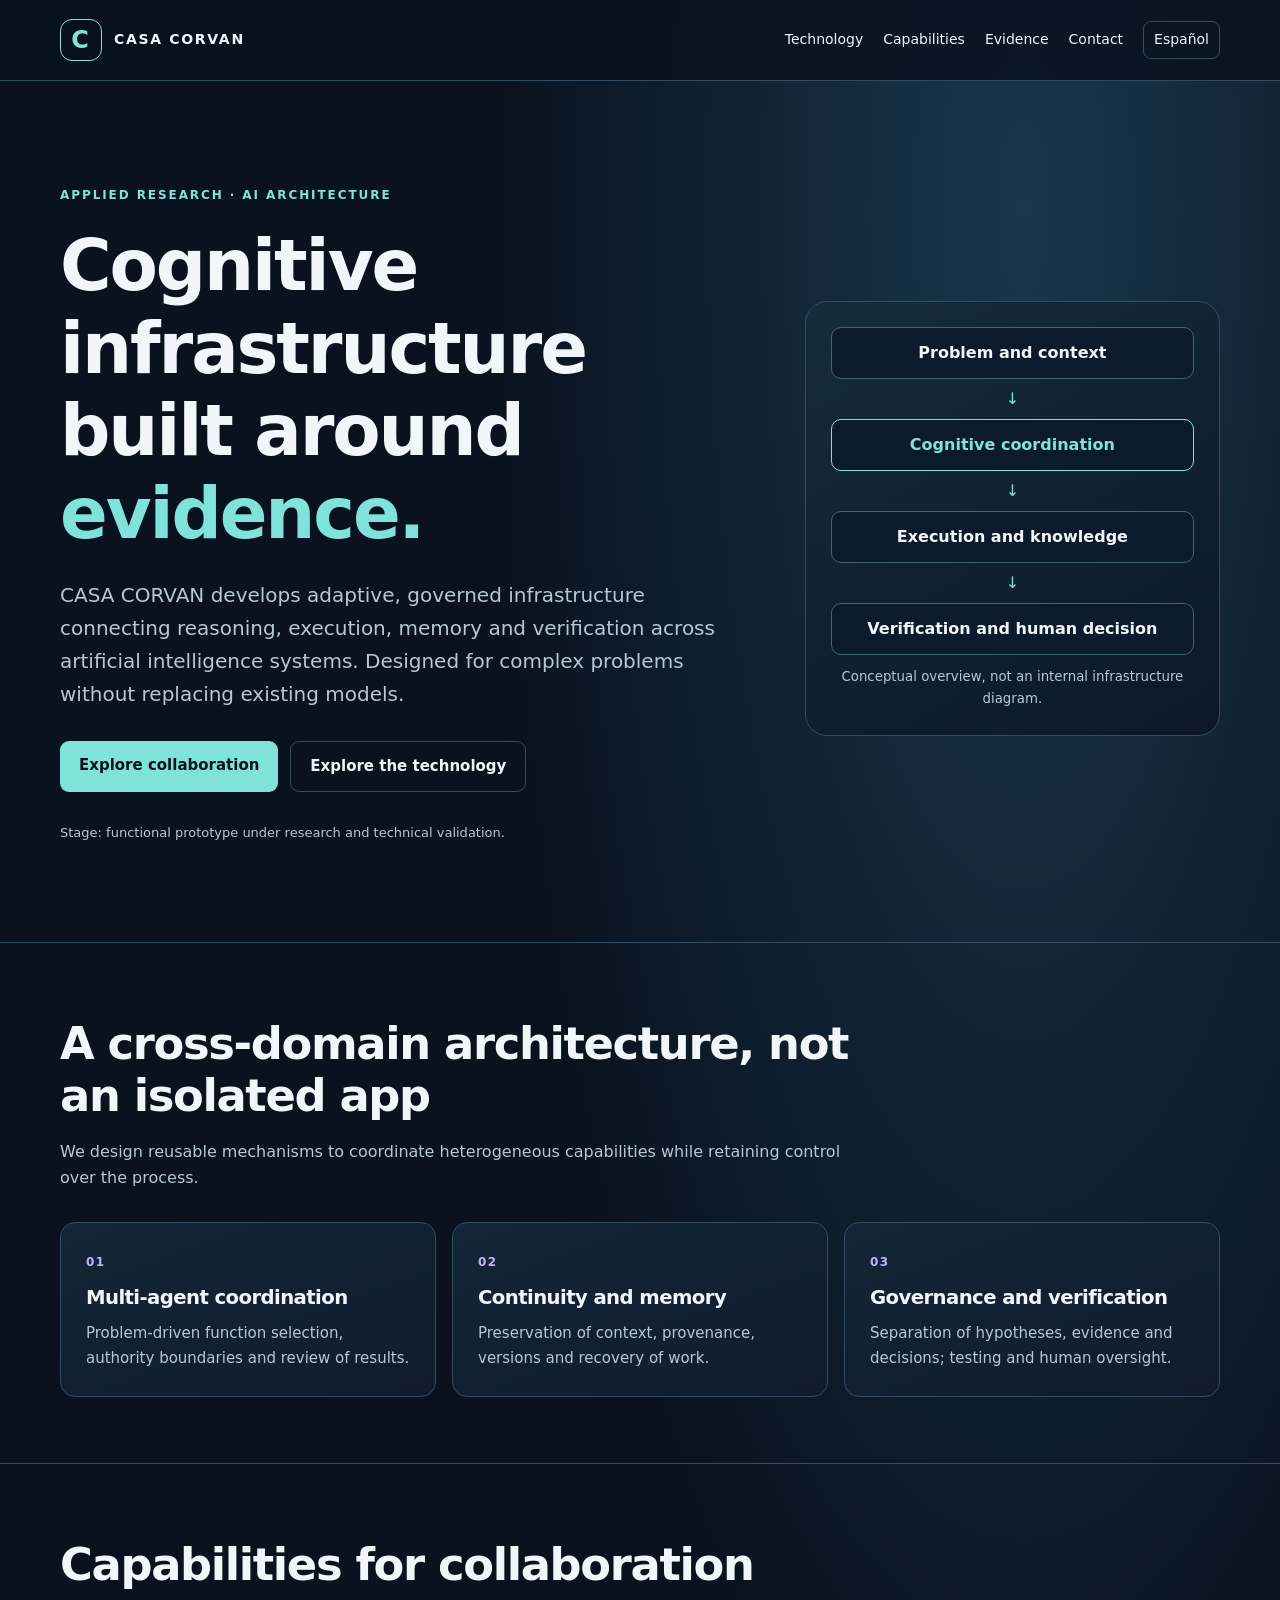
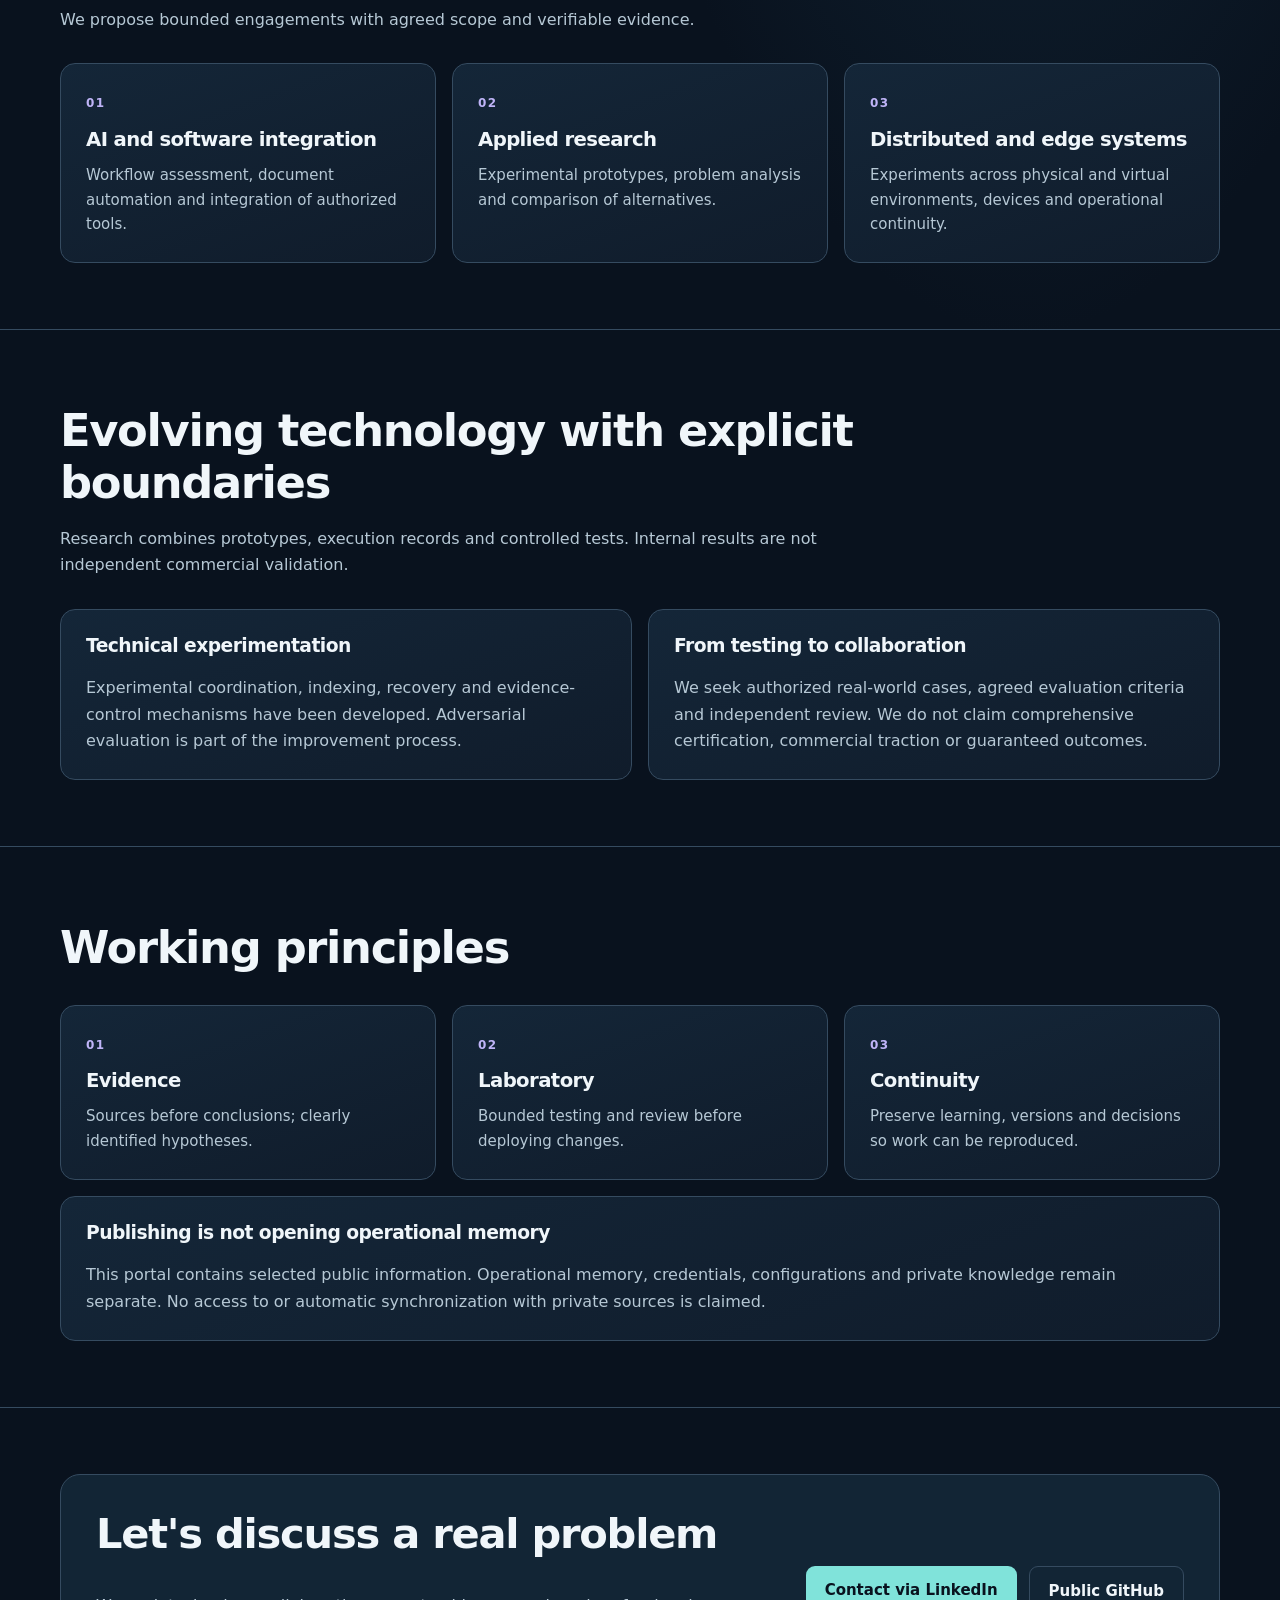
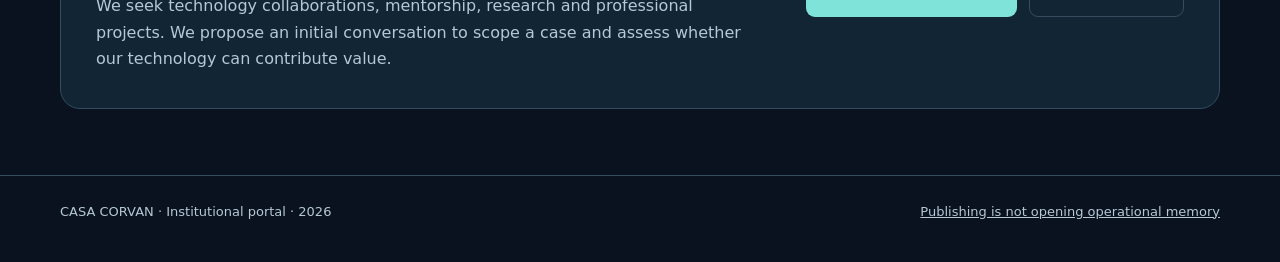
==== en.html @ 7b7080ce "site: add English institutional landing page" ====
<!doctype html>
<html lang="en"><head><meta charset="utf-8"><meta name="viewport" content="width=device-width, initial-scale=1"><meta name="theme-color" content="#09121e"><meta name="description" content="Applied research, distributed cognitive infrastructure, AI governance and software integration."><meta property="og:title" content="CASA CORVAN | Cognitive Infrastructure & AI"><meta property="og:description" content="Applied research, distributed cognitive infrastructure, AI governance and software integration."><meta property="og:type" content="website"><title>CASA CORVAN | Cognitive Infrastructure & AI</title><style>:root{color-scheme:dark;--bg:#09121e;--surface:#101e2e;--ink:#f0f6fa;--muted:#b6c8d5;--accent:#80e3da;--line:#354b60;--warm:#bfb4f7}*{box-sizing:border-box}html{scroll-behavior:smooth}body{margin:0;font:16px/1.65 system-ui,-apple-system,BlinkMacSystemFont,"Segoe UI",sans-serif;color:var(--ink);background:radial-gradient(ellipse at 80% 6%,#19364b 0%,transparent 34rem),var(--bg)}a{color:inherit}a:focus-visible{outline:3px solid var(--accent);outline-offset:4px}a:hover{color:var(--accent)}.wrap{width:min(1160px,calc(100% - 48px));margin:auto}.top{border-bottom:1px solid var(--line);background:#09121ed9}.topinner{display:flex;align-items:center;justify-content:space-between;gap:20px;min-height:80px}.brand{display:flex;align-items:center;gap:12px;text-decoration:none;font-weight:800;letter-spacing:.12em;font-size:14px}.mark{width:42px;height:42px;border:1px solid var(--accent);border-radius:12px;display:grid;place-items:center;color:var(--accent);font-size:24px;line-height:1}.nav{display:flex;flex-wrap:wrap;gap:20px;font-size:14px;align-items:center}.nav a{text-decoration:none}.lang{border:1px solid var(--line);border-radius:8px;padding:6px 10px}.hero{display:grid;grid-template-columns:minmax(0,1.35fr) minmax(0,.8fr);gap:44px;align-items:center;padding:100px 0 86px}.eyebrow{font-size:12px;font-weight:800;text-transform:uppercase;letter-spacing:.16em;color:var(--accent)}h1,h2,h3{line-height:1.17;letter-spacing:-.03em}h1{font-size:clamp(2.7rem,5.5vw,5.1rem);margin:18px 0 24px}h1 span{color:var(--accent)}.lead{font-size:clamp(1.05rem,2vw,1.25rem);color:var(--muted);max-width:700px}.actions{display:flex;flex-wrap:wrap;gap:12px;margin:30px 0}.button{display:inline-block;background:var(--accent);color:#09121e;text-decoration:none;border-radius:9px;padding:12px 19px;font-weight:750;font-size:15px}.button:hover{color:#09121e;background:#aaf4eb}.button.alt{background:transparent;border:1px solid var(--line);color:var(--ink)}.button.alt:hover{border-color:var(--accent);color:var(--accent)}.status{color:var(--muted);font-size:13px}.diagram{border:1px solid var(--line);background:linear-gradient(150deg,#142c3c,#0c1828);border-radius:22px;padding:25px;display:grid;gap:11px;text-align:center}.node{border:1px solid #456476;background:#0b1b2b;border-radius:10px;padding:12px;font-weight:650}.node.core{border-color:var(--accent);color:var(--accent)}.arrow{color:var(--accent);line-height:1.1}.diagram small{color:var(--muted)}.section{padding:66px 0;border-top:1px solid var(--line)}.head{max-width:800px;margin-bottom:30px}.head h2{font-size:clamp(1.9rem,4vw,2.8rem);margin:9px 0}.head p,.card p,.pane p{color:var(--muted)}.grid{display:grid;grid-template-columns:repeat(3,minmax(0,1fr));gap:16px}.card,.pane{border:1px solid var(--line);border-radius:15px;padding:25px;background:linear-gradient(160deg,#142638,#101c2b)}.card h3{font-size:1.23rem;margin:12px 0}.card p{margin:0;font-size:15px}.num{font-size:12px;letter-spacing:.12em;color:var(--warm);font-weight:750}.wide{display:grid;grid-template-columns:1fr 1fr;gap:16px}.pane h3{margin-top:0}.pane p:last-child{margin-bottom:0}.contact{display:grid;grid-template-columns:1fr auto;gap:22px;align-items:center;padding:35px;border:1px solid var(--line);border-radius:20px;background:#122535}.contact h2{margin-top:0;font-size:clamp(1.8rem,4vw,2.6rem)}.contact p{color:var(--muted);max-width:650px;margin-bottom:0}.footer{border-top:1px solid var(--line);padding:25px 0 40px;font-size:13px;color:var(--muted)}.footerinner{display:flex;flex-wrap:wrap;justify-content:space-between;gap:16px}.skip{position:absolute;top:-100px;left:12px;padding:10px;background:var(--accent);color:var(--bg)}.skip:focus{top:10px}@media(max-width:850px){.hero{grid-template-columns:1fr;padding:64px 0;gap:24px}.grid{grid-template-columns:repeat(2,minmax(0,1fr))}.contact{grid-template-columns:1fr}}@media(max-width:580px){.wrap{width:calc(100% - 32px)}.topinner{flex-direction:column;align-items:flex-start;padding:18px 0}.nav{gap:12px}.grid,.wide{grid-template-columns:1fr}.section{padding:44px 0}.contact{padding:22px}.actions{margin:22px 0}.hero{padding:45px 0}}@media(prefers-reduced-motion:reduce){html{scroll-behavior:auto}}</style></head>
<body><a class="skip" href="#inicio">Skip to content</a><header class="top"><div class="wrap topinner"><a class="brand" href="#inicio"><span class="mark" aria-hidden="true">C</span>CASA CORVAN</a><nav class="nav" aria-label="Main navigation"><a href="#tecnologia">Technology</a><a href="#capacidades">Capabilities</a><a href="#evidencias">Evidence</a><a href="#contacto">Contact</a><a class="lang" href="index.html" hreflang="es">Español</a></nav></div></header>
<main id="inicio"><div class="wrap"><section class="hero"><div><span class="eyebrow">Applied research · AI architecture</span><h1>Cognitive infrastructure built around <span>evidence.</span></h1><p class="lead">CASA CORVAN develops adaptive, governed infrastructure connecting reasoning, execution, memory and verification across artificial intelligence systems. Designed for complex problems without replacing existing models.</p><div class="actions"><a class="button" href="#contacto">Explore collaboration</a><a class="button alt" href="#tecnologia">Explore the technology</a></div><p class="status">Stage: functional prototype under research and technical validation.</p></div><div class="diagram"><div class="node">Problem and context</div><span class="arrow" aria-hidden="true">↓</span><div class="node core">Cognitive coordination</div><span class="arrow" aria-hidden="true">↓</span><div class="node">Execution and knowledge</div><span class="arrow" aria-hidden="true">↓</span><div class="node">Verification and human decision</div><small>Conceptual overview, not an internal infrastructure diagram.</small></div></section></div>
<section id="tecnologia" class="section"><div class="wrap"><div class="head"><h2>A cross-domain architecture, not an isolated app</h2><p>We design reusable mechanisms to coordinate heterogeneous capabilities while retaining control over the process.</p></div><div class="grid"><article class="card"><span class="num">01</span><h3>Multi-agent coordination</h3><p>Problem-driven function selection, authority boundaries and review of results.</p></article><article class="card"><span class="num">02</span><h3>Continuity and memory</h3><p>Preservation of context, provenance, versions and recovery of work.</p></article><article class="card"><span class="num">03</span><h3>Governance and verification</h3><p>Separation of hypotheses, evidence and decisions; testing and human oversight.</p></article></div></div></section>
<section id="capacidades" class="section"><div class="wrap"><div class="head"><h2>Capabilities for collaboration</h2><p>We propose bounded engagements with agreed scope and verifiable evidence.</p></div><div class="grid"><article class="card"><span class="num">01</span><h3>AI and software integration</h3><p>Workflow assessment, document automation and integration of authorized tools.</p></article><article class="card"><span class="num">02</span><h3>Applied research</h3><p>Experimental prototypes, problem analysis and comparison of alternatives.</p></article><article class="card"><span class="num">03</span><h3>Distributed and edge systems</h3><p>Experiments across physical and virtual environments, devices and operational continuity.</p></article></div></div></section>
<section id="evidencias" class="section"><div class="wrap"><div class="head"><h2>Evolving technology with explicit boundaries</h2><p>Research combines prototypes, execution records and controlled tests. Internal results are not independent commercial validation.</p></div><div class="wide"><article class="pane"><h3>Technical experimentation</h3><p>Experimental coordination, indexing, recovery and evidence-control mechanisms have been developed. Adversarial evaluation is part of the improvement process.</p></article><article class="pane"><h3>From testing to collaboration</h3><p>We seek authorized real-world cases, agreed evaluation criteria and independent review. We do not claim comprehensive certification, commercial traction or guaranteed outcomes.</p></article></div></div></section>
<section id="principios" class="section"><div class="wrap"><div class="head"><h2>Working principles</h2></div><div class="grid"><article class="card"><span class="num">01</span><h3>Evidence</h3><p>Sources before conclusions; clearly identified hypotheses.</p></article><article class="card"><span class="num">02</span><h3>Laboratory</h3><p>Bounded testing and review before deploying changes.</p></article><article class="card"><span class="num">03</span><h3>Continuity</h3><p>Preserve learning, versions and decisions so work can be reproduced.</p></article></div><div style="margin-top:16px" class="pane"><h3>Publishing is not opening operational memory</h3><p>This portal contains selected public information. Operational memory, credentials, configurations and private knowledge remain separate. No access to or automatic synchronization with private sources is claimed.</p></div></div></section>
<section id="contacto" class="section"><div class="wrap contact"><div><h2>Let's discuss a real problem</h2><p>We seek technology collaborations, mentorship, research and professional projects. We propose an initial conversation to scope a case and assess whether our technology can contribute value.</p></div><div class="actions"><a class="button" href="https://www.linkedin.com/in/juan-fernando-segundo-lopez">Contact via LinkedIn</a><a class="button alt" href="https://github.com/Fernando-corvan">Public GitHub</a></div></div></section>
</main><footer class="footer"><div class="wrap footerinner"><span>CASA CORVAN · Institutional portal · 2026</span><a href="#principios">Publishing is not opening operational memory</a></div></footer></body></html>
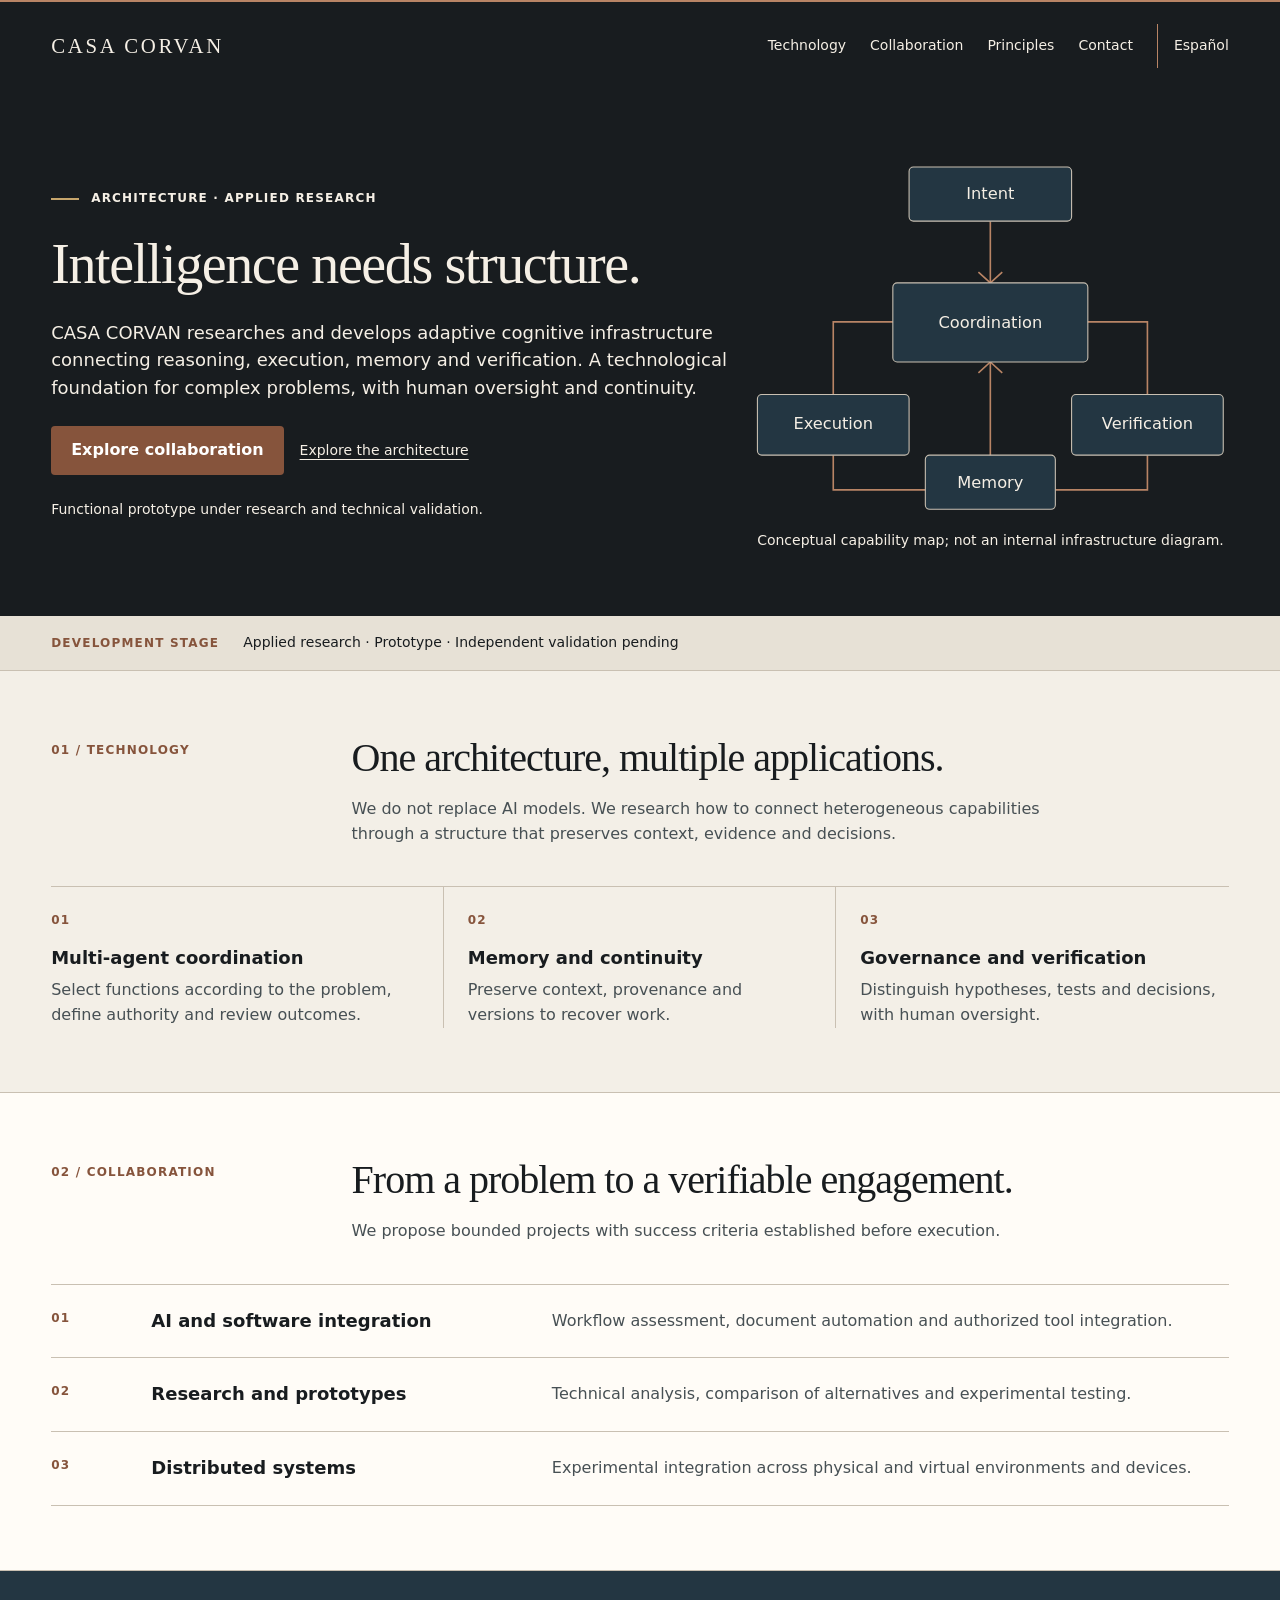
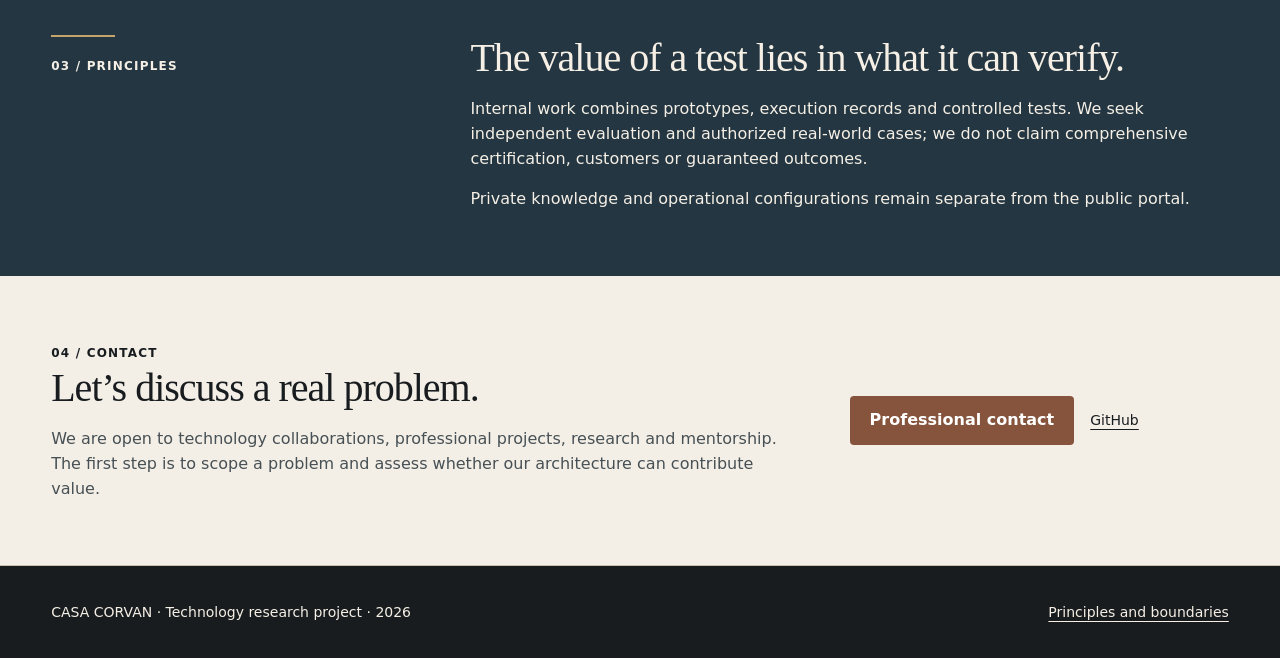
==== commit 80a8d9e2: "site: rebuild en portal using institutional editorial design" ====
--- a/en.html
+++ b/en.html
@@ -1,10 +1,10 @@
 <!doctype html>
-<html lang="en"><head><meta charset="utf-8"><meta name="viewport" content="width=device-width, initial-scale=1"><meta name="theme-color" content="#09121e"><meta name="description" content="Applied research, distributed cognitive infrastructure, AI governance and software integration."><meta property="og:title" content="CASA CORVAN | Cognitive Infrastructure & AI"><meta property="og:description" content="Applied research, distributed cognitive infrastructure, AI governance and software integration."><meta property="og:type" content="website"><title>CASA CORVAN | Cognitive Infrastructure & AI</title><style>:root{color-scheme:dark;--bg:#09121e;--surface:#101e2e;--ink:#f0f6fa;--muted:#b6c8d5;--accent:#80e3da;--line:#354b60;--warm:#bfb4f7}*{box-sizing:border-box}html{scroll-behavior:smooth}body{margin:0;font:16px/1.65 system-ui,-apple-system,BlinkMacSystemFont,"Segoe UI",sans-serif;color:var(--ink);background:radial-gradient(ellipse at 80% 6%,#19364b 0%,transparent 34rem),var(--bg)}a{color:inherit}a:focus-visible{outline:3px solid var(--accent);outline-offset:4px}a:hover{color:var(--accent)}.wrap{width:min(1160px,calc(100% - 48px));margin:auto}.top{border-bottom:1px solid var(--line);background:#09121ed9}.topinner{display:flex;align-items:center;justify-content:space-between;gap:20px;min-height:80px}.brand{display:flex;align-items:center;gap:12px;text-decoration:none;font-weight:800;letter-spacing:.12em;font-size:14px}.mark{width:42px;height:42px;border:1px solid var(--accent);border-radius:12px;display:grid;place-items:center;color:var(--accent);font-size:24px;line-height:1}.nav{display:flex;flex-wrap:wrap;gap:20px;font-size:14px;align-items:center}.nav a{text-decoration:none}.lang{border:1px solid var(--line);border-radius:8px;padding:6px 10px}.hero{display:grid;grid-template-columns:minmax(0,1.35fr) minmax(0,.8fr);gap:44px;align-items:center;padding:100px 0 86px}.eyebrow{font-size:12px;font-weight:800;text-transform:uppercase;letter-spacing:.16em;color:var(--accent)}h1,h2,h3{line-height:1.17;letter-spacing:-.03em}h1{font-size:clamp(2.7rem,5.5vw,5.1rem);margin:18px 0 24px}h1 span{color:var(--accent)}.lead{font-size:clamp(1.05rem,2vw,1.25rem);color:var(--muted);max-width:700px}.actions{display:flex;flex-wrap:wrap;gap:12px;margin:30px 0}.button{display:inline-block;background:var(--accent);color:#09121e;text-decoration:none;border-radius:9px;padding:12px 19px;font-weight:750;font-size:15px}.button:hover{color:#09121e;background:#aaf4eb}.button.alt{background:transparent;border:1px solid var(--line);color:var(--ink)}.button.alt:hover{border-color:var(--accent);color:var(--accent)}.status{color:var(--muted);font-size:13px}.diagram{border:1px solid var(--line);background:linear-gradient(150deg,#142c3c,#0c1828);border-radius:22px;padding:25px;display:grid;gap:11px;text-align:center}.node{border:1px solid #456476;background:#0b1b2b;border-radius:10px;padding:12px;font-weight:650}.node.core{border-color:var(--accent);color:var(--accent)}.arrow{color:var(--accent);line-height:1.1}.diagram small{color:var(--muted)}.section{padding:66px 0;border-top:1px solid var(--line)}.head{max-width:800px;margin-bottom:30px}.head h2{font-size:clamp(1.9rem,4vw,2.8rem);margin:9px 0}.head p,.card p,.pane p{color:var(--muted)}.grid{display:grid;grid-template-columns:repeat(3,minmax(0,1fr));gap:16px}.card,.pane{border:1px solid var(--line);border-radius:15px;padding:25px;background:linear-gradient(160deg,#142638,#101c2b)}.card h3{font-size:1.23rem;margin:12px 0}.card p{margin:0;font-size:15px}.num{font-size:12px;letter-spacing:.12em;color:var(--warm);font-weight:750}.wide{display:grid;grid-template-columns:1fr 1fr;gap:16px}.pane h3{margin-top:0}.pane p:last-child{margin-bottom:0}.contact{display:grid;grid-template-columns:1fr auto;gap:22px;align-items:center;padding:35px;border:1px solid var(--line);border-radius:20px;background:#122535}.contact h2{margin-top:0;font-size:clamp(1.8rem,4vw,2.6rem)}.contact p{color:var(--muted);max-width:650px;margin-bottom:0}.footer{border-top:1px solid var(--line);padding:25px 0 40px;font-size:13px;color:var(--muted)}.footerinner{display:flex;flex-wrap:wrap;justify-content:space-between;gap:16px}.skip{position:absolute;top:-100px;left:12px;padding:10px;background:var(--accent);color:var(--bg)}.skip:focus{top:10px}@media(max-width:850px){.hero{grid-template-columns:1fr;padding:64px 0;gap:24px}.grid{grid-template-columns:repeat(2,minmax(0,1fr))}.contact{grid-template-columns:1fr}}@media(max-width:580px){.wrap{width:calc(100% - 32px)}.topinner{flex-direction:column;align-items:flex-start;padding:18px 0}.nav{gap:12px}.grid,.wide{grid-template-columns:1fr}.section{padding:44px 0}.contact{padding:22px}.actions{margin:22px 0}.hero{padding:45px 0}}@media(prefers-reduced-motion:reduce){html{scroll-behavior:auto}}</style></head>
-<body><a class="skip" href="#inicio">Skip to content</a><header class="top"><div class="wrap topinner"><a class="brand" href="#inicio"><span class="mark" aria-hidden="true">C</span>CASA CORVAN</a><nav class="nav" aria-label="Main navigation"><a href="#tecnologia">Technology</a><a href="#capacidades">Capabilities</a><a href="#evidencias">Evidence</a><a href="#contacto">Contact</a><a class="lang" href="index.html" hreflang="es">Español</a></nav></div></header>
-<main id="inicio"><div class="wrap"><section class="hero"><div><span class="eyebrow">Applied research · AI architecture</span><h1>Cognitive infrastructure built around <span>evidence.</span></h1><p class="lead">CASA CORVAN develops adaptive, governed infrastructure connecting reasoning, execution, memory and verification across artificial intelligence systems. Designed for complex problems without replacing existing models.</p><div class="actions"><a class="button" href="#contacto">Explore collaboration</a><a class="button alt" href="#tecnologia">Explore the technology</a></div><p class="status">Stage: functional prototype under research and technical validation.</p></div><div class="diagram"><div class="node">Problem and context</div><span class="arrow" aria-hidden="true">↓</span><div class="node core">Cognitive coordination</div><span class="arrow" aria-hidden="true">↓</span><div class="node">Execution and knowledge</div><span class="arrow" aria-hidden="true">↓</span><div class="node">Verification and human decision</div><small>Conceptual overview, not an internal infrastructure diagram.</small></div></section></div>
-<section id="tecnologia" class="section"><div class="wrap"><div class="head"><h2>A cross-domain architecture, not an isolated app</h2><p>We design reusable mechanisms to coordinate heterogeneous capabilities while retaining control over the process.</p></div><div class="grid"><article class="card"><span class="num">01</span><h3>Multi-agent coordination</h3><p>Problem-driven function selection, authority boundaries and review of results.</p></article><article class="card"><span class="num">02</span><h3>Continuity and memory</h3><p>Preservation of context, provenance, versions and recovery of work.</p></article><article class="card"><span class="num">03</span><h3>Governance and verification</h3><p>Separation of hypotheses, evidence and decisions; testing and human oversight.</p></article></div></div></section>
-<section id="capacidades" class="section"><div class="wrap"><div class="head"><h2>Capabilities for collaboration</h2><p>We propose bounded engagements with agreed scope and verifiable evidence.</p></div><div class="grid"><article class="card"><span class="num">01</span><h3>AI and software integration</h3><p>Workflow assessment, document automation and integration of authorized tools.</p></article><article class="card"><span class="num">02</span><h3>Applied research</h3><p>Experimental prototypes, problem analysis and comparison of alternatives.</p></article><article class="card"><span class="num">03</span><h3>Distributed and edge systems</h3><p>Experiments across physical and virtual environments, devices and operational continuity.</p></article></div></div></section>
-<section id="evidencias" class="section"><div class="wrap"><div class="head"><h2>Evolving technology with explicit boundaries</h2><p>Research combines prototypes, execution records and controlled tests. Internal results are not independent commercial validation.</p></div><div class="wide"><article class="pane"><h3>Technical experimentation</h3><p>Experimental coordination, indexing, recovery and evidence-control mechanisms have been developed. Adversarial evaluation is part of the improvement process.</p></article><article class="pane"><h3>From testing to collaboration</h3><p>We seek authorized real-world cases, agreed evaluation criteria and independent review. We do not claim comprehensive certification, commercial traction or guaranteed outcomes.</p></article></div></div></section>
-<section id="principios" class="section"><div class="wrap"><div class="head"><h2>Working principles</h2></div><div class="grid"><article class="card"><span class="num">01</span><h3>Evidence</h3><p>Sources before conclusions; clearly identified hypotheses.</p></article><article class="card"><span class="num">02</span><h3>Laboratory</h3><p>Bounded testing and review before deploying changes.</p></article><article class="card"><span class="num">03</span><h3>Continuity</h3><p>Preserve learning, versions and decisions so work can be reproduced.</p></article></div><div style="margin-top:16px" class="pane"><h3>Publishing is not opening operational memory</h3><p>This portal contains selected public information. Operational memory, credentials, configurations and private knowledge remain separate. No access to or automatic synchronization with private sources is claimed.</p></div></div></section>
-<section id="contacto" class="section"><div class="wrap contact"><div><h2>Let's discuss a real problem</h2><p>We seek technology collaborations, mentorship, research and professional projects. We propose an initial conversation to scope a case and assess whether our technology can contribute value.</p></div><div class="actions"><a class="button" href="https://www.linkedin.com/in/juan-fernando-segundo-lopez">Contact via LinkedIn</a><a class="button alt" href="https://github.com/Fernando-corvan">Public GitHub</a></div></div></section>
-</main><footer class="footer"><div class="wrap footerinner"><span>CASA CORVAN · Institutional portal · 2026</span><a href="#principios">Publishing is not opening operational memory</a></div></footer></body></html>
+<html lang="en"><head><meta charset="utf-8"><meta name="viewport" content="width=device-width,initial-scale=1"><meta name="description" content="AI architecture, applied research and verifiable systems."><meta name="theme-color" content="#181C1F"><meta name="robots" content="noindex,nofollow"><title>CASA CORVAN | Cognitive Infrastructure</title><link rel="stylesheet" href="style.css"></head>
+<body><a class="skip" href="#contenido">Skip to content</a><header class="header"><div class="wrap head"><a class="brand" href="#inicio">CASA CORVAN</a><nav class="nav" aria-label="Main navigation"><a href="#tecnologia">Technology</a><a href="#colaboracion">Collaboration</a><a href="#criterios">Principles</a><a href="#contacto">Contact</a><a class="lang" href="index.html" hreflang="es">Español</a></nav></div></header><main id="contenido">
+<section class="hero" id="inicio"><div class="wrap hero-grid"><div class="hero-copy"><span class="eyebrow">Architecture · Applied research</span><h1>Intelligence needs structure.</h1><p>CASA CORVAN researches and develops adaptive cognitive infrastructure connecting reasoning, execution, memory and verification. A technological foundation for complex problems, with human oversight and continuity.</p><div class="actions"><a class="button" href="#contacto">Explore collaboration</a><a class="textlink" href="#tecnologia">Explore the architecture</a></div><p class="note">Functional prototype under research and technical validation.</p></div><figure class="hero-figure"><svg viewBox="0 0 440 340" role="img" aria-label="Conceptual capability map; not an internal infrastructure diagram." xmlns="http://www.w3.org/2000/svg"><g fill="none" stroke="#B88465" stroke-width="1.5"><path d="M220 62V119M150 155H75V222M290 155H365V222M75 278V310H365V278M220 310V192"/><path d="M209 109L220 119L231 109M209 202L220 192L231 202"/></g><g fill="#233642" stroke="#C9C0B2"><rect x="145" y="12" width="150" height="50" rx="4"/><rect x="130" y="119" width="180" height="73" rx="4"/><rect x="5" y="222" width="140" height="56" rx="4"/><rect x="295" y="222" width="140" height="56" rx="4"/><rect x="160" y="278" width="120" height="50" rx="4"/></g><g fill="#F5EFE5" text-anchor="middle" font-size="15" font-family="system-ui,sans-serif"><text x="220" y="42">Intent</text><text x="220" y="161">Coordination</text><text x="75" y="254">Execution</text><text x="365" y="254">Verification</text><text x="220" y="308">Memory</text></g></svg><figcaption>Conceptual capability map; not an internal infrastructure diagram.</figcaption></figure></div></section>
+<div class="strip"><div class="wrap"><strong>Development stage</strong><span>Applied research · Prototype · Independent validation pending</span></div></div>
+<section class="section" id="tecnologia"><div class="wrap"><div class="section-head"><span class="label">01 / Technology</span><div><h2>One architecture, multiple applications.</h2><p>We do not replace AI models. We research how to connect heterogeneous capabilities through a structure that preserves context, evidence and decisions.</p></div></div><div class="columns"><article><div class="ordinal">01</div><h3>Multi-agent coordination</h3><p>Select functions according to the problem, define authority and review outcomes.</p></article><article><div class="ordinal">02</div><h3>Memory and continuity</h3><p>Preserve context, provenance and versions to recover work.</p></article><article><div class="ordinal">03</div><h3>Governance and verification</h3><p>Distinguish hypotheses, tests and decisions, with human oversight.</p></article></div></div></section>
+<section class="section paper" id="colaboracion"><div class="wrap"><div class="section-head"><span class="label">02 / Collaboration</span><div><h2>From a problem to a verifiable engagement.</h2><p>We propose bounded projects with success criteria established before execution.</p></div></div><div class="rows"><article><span class="ordinal">01</span><h3>AI and software integration</h3><p>Workflow assessment, document automation and authorized tool integration.</p></article><article><span class="ordinal">02</span><h3>Research and prototypes</h3><p>Technical analysis, comparison of alternatives and experimental testing.</p></article><article><span class="ordinal">03</span><h3>Distributed systems</h3><p>Experimental integration across physical and virtual environments and devices.</p></article></div></div></section>
+<section class="band" id="criterios"><div class="wrap"><div><div class="rule"></div><span class="label">03 / Principles</span></div><div><h2>The value of a test lies in what it can verify.</h2><p>Internal work combines prototypes, execution records and controlled tests. We seek independent evaluation and authorized real-world cases; we do not claim comprehensive certification, customers or guaranteed outcomes.</p><p>Private knowledge and operational configurations remain separate from the public portal.</p></div></div></section>
+<section class="section" id="contacto"><div class="wrap contact"><div><span class="label">04 / Contact</span><h2>Let’s discuss a real problem.</h2><p>We are open to technology collaborations, professional projects, research and mentorship. The first step is to scope a problem and assess whether our architecture can contribute value.</p></div><div class="actions"><a class="button" href="https://www.linkedin.com/in/juan-fernando-segundo-lopez">Professional contact</a><a class="textlink" href="https://github.com/Fernando-corvan">GitHub</a></div></div></section>
+</main><footer class="footer"><div class="wrap"><span>CASA CORVAN · Technology research project · 2026</span><a href="#criterios">Principles and boundaries</a></div></footer></body></html>
--- a/style.css
+++ b/style.css
@@ -0,0 +1 @@
+:root{color-scheme:light;--primary:#181C1F;--secondary:#475054;--tertiary:#86543C;--neutral:#F3EFE7;--surface:#FFFCF7;--on-primary:#F5EFE5;--on-tertiary:#FFFFFF;--surface-muted:#E7E1D6;--border:#C9C0B2;--copper:#B88465;--champagne:#C6A56C;--deep-blue:#233642;--focus:#A46645;--serif:Newsreader,Georgia,serif;--sans:Inter,system-ui,sans-serif}*{box-sizing:border-box}html{scroll-behavior:smooth}body{margin:0;background:var(--neutral);color:var(--primary);font:1rem/1.55 var(--sans)}a{color:inherit;text-underline-offset:4px}a:focus-visible{outline:3px solid var(--focus);outline-offset:4px}a:hover{text-decoration:underline}h1,h2,h3,p{margin:0}h1,h2{font-family:var(--serif);font-weight:400;letter-spacing:-.025em}h1{font-size:clamp(2.5rem,5.5vw,3.5rem);line-height:1.08}h2{font-size:clamp(1.75rem,3.7vw,2.5rem);line-height:1.15}h3{font-size:1.125rem;line-height:1.35;font-weight:600}p{max-width:72ch}.wrap{max-width:1280px;margin:auto;padding-inline:clamp(16px,4vw,64px)}.skip{position:absolute;transform:translateY(-180%);padding:12px;background:var(--surface);color:var(--primary);z-index:5}.skip:focus{transform:none}.header{background:var(--primary);color:var(--on-primary);border-top:2px solid var(--copper)}.head{min-height:88px;display:flex;align-items:center;justify-content:space-between;gap:24px}.brand{font:1.3rem/1.2 var(--serif);letter-spacing:.13em;text-decoration:none;display:inline-flex;min-height:44px;align-items:center}.nav{display:flex;gap:24px;align-items:center;flex-wrap:wrap}.nav a{font-size:.875rem;min-height:44px;display:inline-flex;align-items:center;text-decoration:none}.nav a:hover{text-decoration:underline}.lang{border-left:1px solid var(--copper);padding-left:16px}.hero{background:var(--primary);color:var(--on-primary);padding:64px 0}.hero-grid{display:grid;grid-template-columns:repeat(12,minmax(0,1fr));gap:24px;align-items:center}.hero-copy{grid-column:span 7}.hero-figure{grid-column:span 5;min-width:0}.eyebrow,.label{font-size:.75rem;letter-spacing:.1em;text-transform:uppercase;font-weight:600}.eyebrow:before{content:'';display:inline-block;width:28px;height:2px;margin-right:12px;vertical-align:middle;background:var(--champagne)}.hero h1{margin:24px 0}.hero p{font-size:1.125rem;max-width:61ch}.actions{display:flex;flex-wrap:wrap;gap:16px;margin-top:24px;align-items:center}.button{display:inline-flex;align-items:center;justify-content:center;min-height:44px;padding:12px 20px;border-radius:4px;background:var(--tertiary);color:var(--on-tertiary);font-weight:600;text-decoration:none}.textlink{min-height:44px;display:inline-flex;align-items:center;font-size:.875rem}.hero .note{font-size:.875rem;margin-top:24px}.hero-figure svg{display:block;width:100%;height:auto}.hero-figure figcaption{font-size:.875rem;text-align:center;margin-top:8px}.hero-figure{margin:0}.strip{background:var(--surface-muted);border-bottom:1px solid var(--border);padding:16px 0}.strip .wrap{display:flex;flex-wrap:wrap;align-items:center;gap:8px 24px}.strip strong{font-size:.75rem;letter-spacing:.1em;text-transform:uppercase;color:var(--tertiary)}.strip span{font-size:.875rem}.section{padding:64px 0;border-bottom:1px solid var(--border)}.section-head{display:grid;grid-template-columns:repeat(12,minmax(0,1fr));gap:24px;margin-bottom:40px}.section-head .label{grid-column:span 3;color:var(--tertiary);padding-top:6px}.section-head>div{grid-column:span 9}.section-head p{margin-top:16px;color:var(--secondary)}.columns{display:grid;grid-template-columns:repeat(3,minmax(0,1fr));border-top:1px solid var(--border)}.columns article{padding:24px 24px 0 0;border-right:1px solid var(--border)}.columns article+article{padding-left:24px}.columns article:last-child{border-right:0;padding-right:0}.ordinal{font-size:.75rem;font-weight:600;letter-spacing:.1em;color:var(--tertiary);margin-bottom:16px}.columns h3{margin-bottom:8px}.columns p,.rows p{color:var(--secondary)}.paper{background:var(--surface)}.rows{border-top:1px solid var(--border)}.rows article{display:grid;grid-template-columns:repeat(12,minmax(0,1fr));gap:24px;border-bottom:1px solid var(--border);padding:24px 0}.rows .ordinal{grid-column:span 1;margin:0}.rows h3{grid-column:span 4}.rows p{grid-column:span 7}.band{padding:64px 0;background:var(--deep-blue);color:var(--on-primary)}.band .wrap{display:grid;grid-template-columns:1fr 2fr;gap:40px}.band h2{margin-bottom:16px}.band p+p{margin-top:16px}.rule{width:64px;height:2px;background:var(--champagne);margin-bottom:16px}.contact{display:grid;grid-template-columns:2fr 1fr;gap:40px;align-items:center}.contact p{color:var(--secondary);margin-top:16px}.contact .actions{margin:0}.footer{background:var(--primary);color:var(--on-primary);padding:24px 0}.footer .wrap{display:flex;gap:16px;flex-wrap:wrap;justify-content:space-between;font-size:.875rem}.footer a{min-height:44px;display:inline-flex;align-items:center}.footer span{align-self:center}@media(max-width:850px){.hero-grid,.section-head,.rows article{grid-template-columns:repeat(6,minmax(0,1fr))}.hero-copy,.hero-figure,.section-head .label,.section-head>div{grid-column:1/-1}.hero-figure{max-width:520px;margin-inline:auto}.head{align-items:flex-start;flex-direction:column;padding-block:16px;gap:8px}.nav{gap:16px}.rows .ordinal{grid-column:span 1}.rows h3{grid-column:span 2}.rows p{grid-column:span 3}.contact{grid-template-columns:1fr}.band .wrap{grid-template-columns:1fr;gap:24px}}@media(max-width:580px){.hero,.section,.band{padding-block:40px}.hero-grid,.section-head,.columns,.rows article{display:block}.hero-figure{margin-top:32px}.section-head .label{display:block;margin-bottom:16px}.section-head{margin-bottom:24px}.columns article,.columns article+article,.columns article:last-child{padding:24px 0;border-right:0;border-bottom:1px solid var(--border)}.rows h3{margin:8px 0}.nav{gap:4px 16px}.contact{gap:24px}.hero p{font-size:1rem}}@media(prefers-reduced-motion:reduce){html{scroll-behavior:auto}}
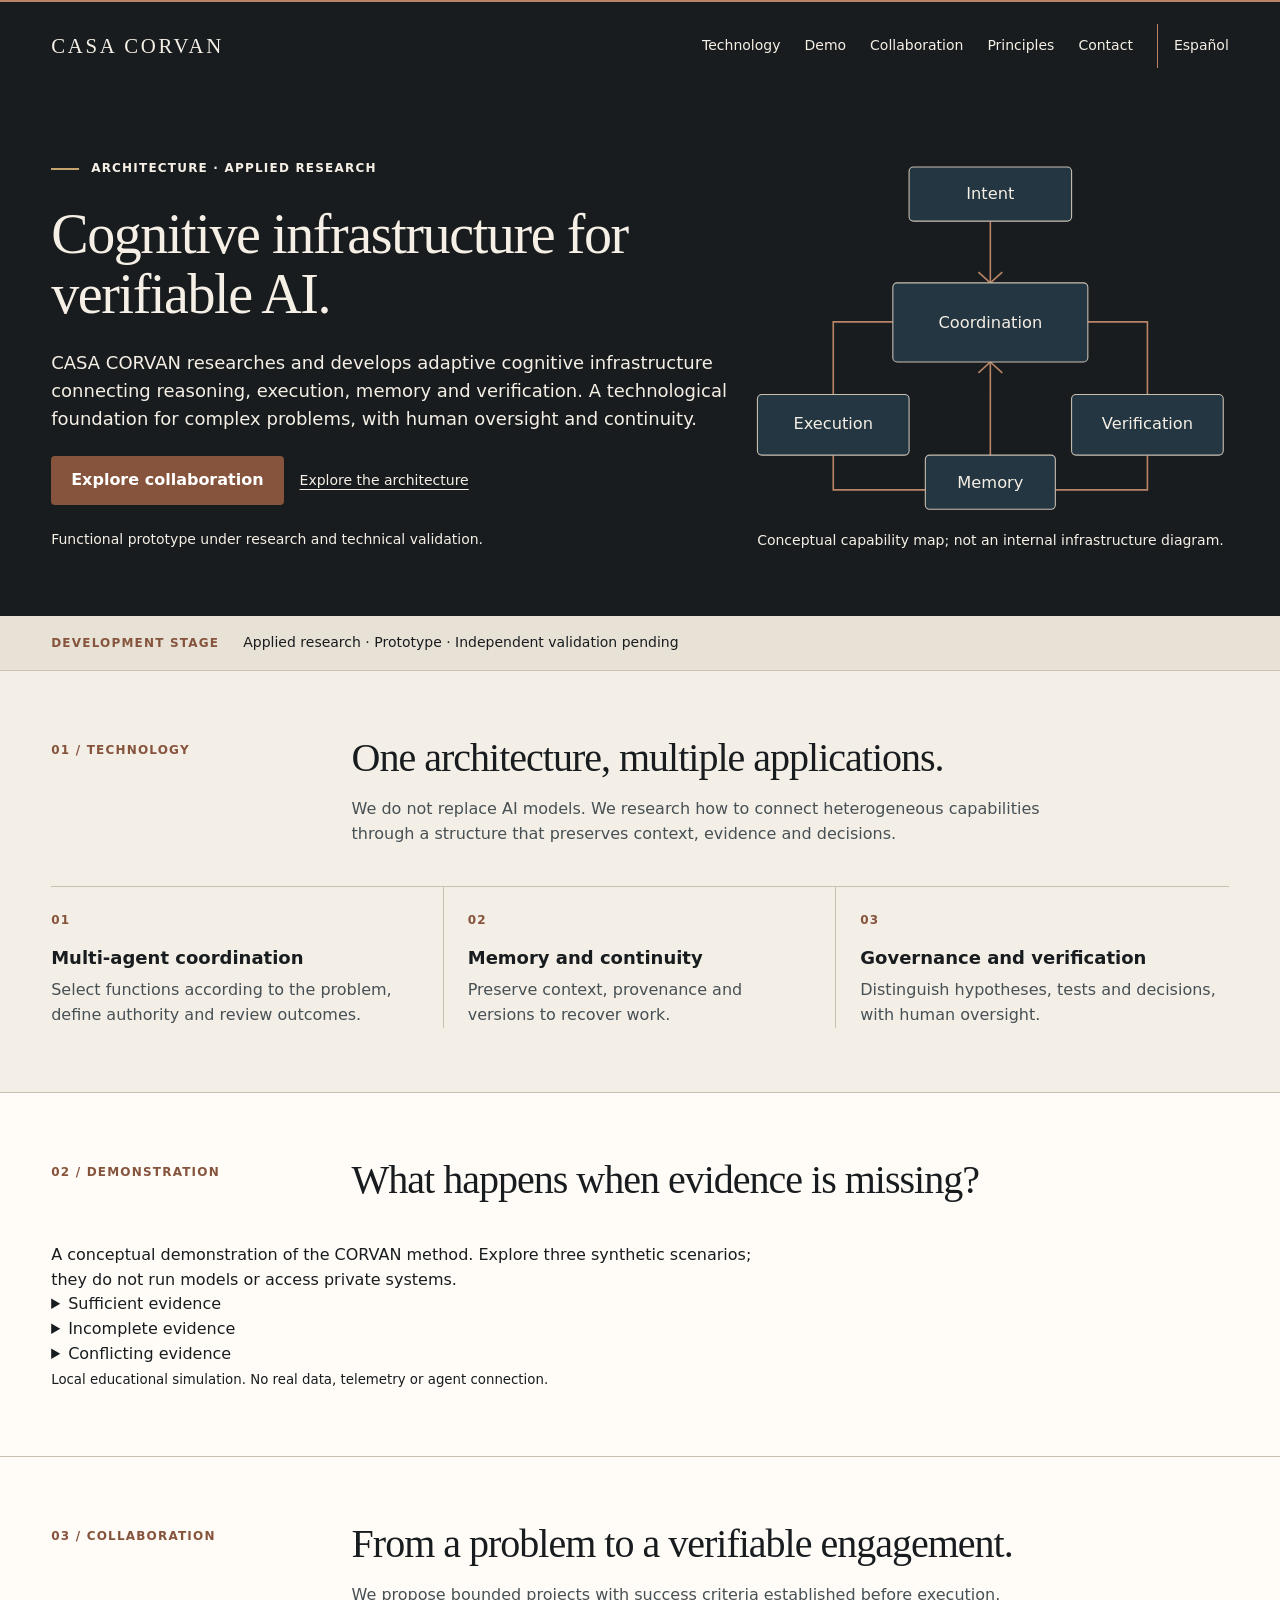
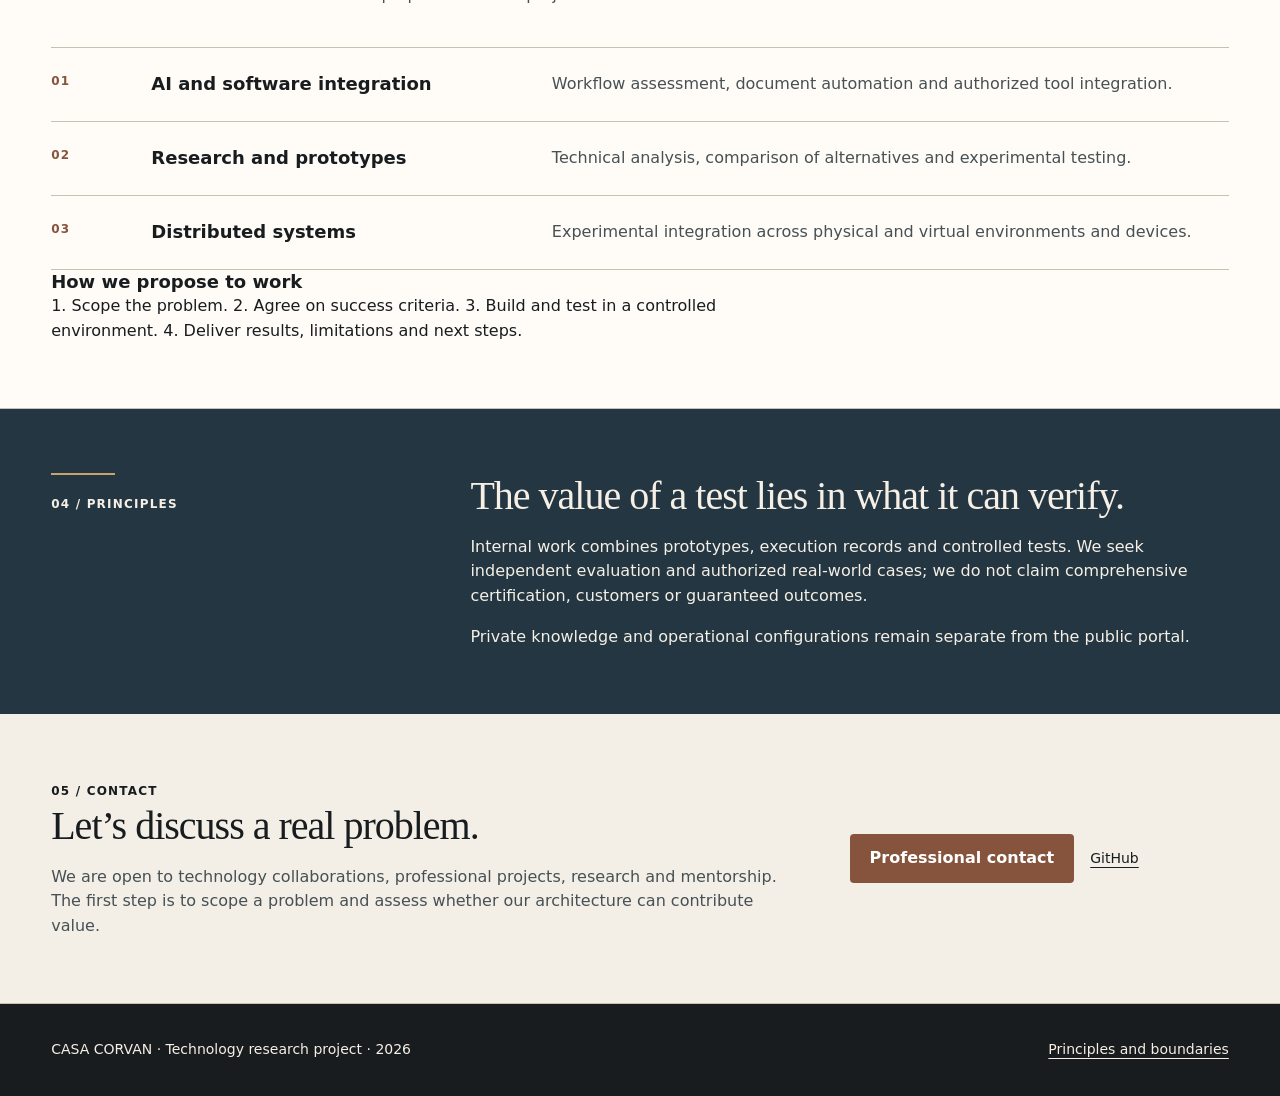
==== commit e3269859: "site: verified v3 improvements — en.html" ====
--- a/en.html
+++ b/en.html
@@ -1,10 +1,11 @@
 <!doctype html>
-<html lang="en"><head><meta charset="utf-8"><meta name="viewport" content="width=device-width,initial-scale=1"><meta name="description" content="AI architecture, applied research and verifiable systems."><meta name="theme-color" content="#181C1F"><meta name="robots" content="noindex,nofollow"><title>CASA CORVAN | Cognitive Infrastructure</title><link rel="stylesheet" href="style.css"></head>
-<body><a class="skip" href="#contenido">Skip to content</a><header class="header"><div class="wrap head"><a class="brand" href="#inicio">CASA CORVAN</a><nav class="nav" aria-label="Main navigation"><a href="#tecnologia">Technology</a><a href="#colaboracion">Collaboration</a><a href="#criterios">Principles</a><a href="#contacto">Contact</a><a class="lang" href="index.html" hreflang="es">Español</a></nav></div></header><main id="contenido">
-<section class="hero" id="inicio"><div class="wrap hero-grid"><div class="hero-copy"><span class="eyebrow">Architecture · Applied research</span><h1>Intelligence needs structure.</h1><p>CASA CORVAN researches and develops adaptive cognitive infrastructure connecting reasoning, execution, memory and verification. A technological foundation for complex problems, with human oversight and continuity.</p><div class="actions"><a class="button" href="#contacto">Explore collaboration</a><a class="textlink" href="#tecnologia">Explore the architecture</a></div><p class="note">Functional prototype under research and technical validation.</p></div><figure class="hero-figure"><svg viewBox="0 0 440 340" role="img" aria-label="Conceptual capability map; not an internal infrastructure diagram." xmlns="http://www.w3.org/2000/svg"><g fill="none" stroke="#B88465" stroke-width="1.5"><path d="M220 62V119M150 155H75V222M290 155H365V222M75 278V310H365V278M220 310V192"/><path d="M209 109L220 119L231 109M209 202L220 192L231 202"/></g><g fill="#233642" stroke="#C9C0B2"><rect x="145" y="12" width="150" height="50" rx="4"/><rect x="130" y="119" width="180" height="73" rx="4"/><rect x="5" y="222" width="140" height="56" rx="4"/><rect x="295" y="222" width="140" height="56" rx="4"/><rect x="160" y="278" width="120" height="50" rx="4"/></g><g fill="#F5EFE5" text-anchor="middle" font-size="15" font-family="system-ui,sans-serif"><text x="220" y="42">Intent</text><text x="220" y="161">Coordination</text><text x="75" y="254">Execution</text><text x="365" y="254">Verification</text><text x="220" y="308">Memory</text></g></svg><figcaption>Conceptual capability map; not an internal infrastructure diagram.</figcaption></figure></div></section>
+<html lang="en"><head><meta charset="utf-8"><meta name="viewport" content="width=device-width,initial-scale=1"><meta name="description" content="AI architecture, applied research and verifiable systems."><meta name="theme-color" content="#181C1F"><link rel="canonical" href="https://fernando-corvan.github.io/en.html"><link rel="alternate" hreflang="es" href="https://fernando-corvan.github.io/"><link rel="alternate" hreflang="en" href="https://fernando-corvan.github.io/en.html"><link rel="alternate" hreflang="x-default" href="https://fernando-corvan.github.io/"><meta property="og:type" content="website"><meta property="og:title" content="CASA CORVAN | Cognitive Infrastructure"><title>CASA CORVAN | Cognitive Infrastructure</title><link rel="stylesheet" href="style.css"></head>
+<body><a class="skip" href="#contenido">Skip to content</a><header class="header"><div class="wrap head"><a class="brand" href="#inicio">CASA CORVAN</a><nav class="nav" aria-label="Main navigation"><a href="#tecnologia">Technology</a><a href="#demostracion">Demo</a><a href="#colaboracion">Collaboration</a><a href="#criterios">Principles</a><a href="#contacto">Contact</a><a class="lang" href="index.html" hreflang="es">Español</a></nav></div></header><main id="contenido">
+<section class="hero" id="inicio"><div class="wrap hero-grid"><div class="hero-copy"><span class="eyebrow">Architecture · Applied research</span><h1>Cognitive infrastructure for verifiable AI.</h1><p>CASA CORVAN researches and develops adaptive cognitive infrastructure connecting reasoning, execution, memory and verification. A technological foundation for complex problems, with human oversight and continuity.</p><div class="actions"><a class="button" href="#contacto">Explore collaboration</a><a class="textlink" href="#tecnologia">Explore the architecture</a></div><p class="note">Functional prototype under research and technical validation.</p></div><figure class="hero-figure"><svg viewBox="0 0 440 340" role="img" aria-label="Conceptual capability map; not an internal infrastructure diagram." xmlns="http://www.w3.org/2000/svg"><g fill="none" stroke="#B88465" stroke-width="1.5"><path d="M220 62V119M150 155H75V222M290 155H365V222M75 278V310H365V278M220 310V192"/><path d="M209 109L220 119L231 109M209 202L220 192L231 202"/></g><g fill="#233642" stroke="#C9C0B2"><rect x="145" y="12" width="150" height="50" rx="4"/><rect x="130" y="119" width="180" height="73" rx="4"/><rect x="5" y="222" width="140" height="56" rx="4"/><rect x="295" y="222" width="140" height="56" rx="4"/><rect x="160" y="278" width="120" height="50" rx="4"/></g><g fill="#F5EFE5" text-anchor="middle" font-size="15" font-family="system-ui,sans-serif"><text x="220" y="42">Intent</text><text x="220" y="161">Coordination</text><text x="75" y="254">Execution</text><text x="365" y="254">Verification</text><text x="220" y="308">Memory</text></g></svg><figcaption>Conceptual capability map; not an internal infrastructure diagram.</figcaption></figure></div></section>
 <div class="strip"><div class="wrap"><strong>Development stage</strong><span>Applied research · Prototype · Independent validation pending</span></div></div>
-<section class="section" id="tecnologia"><div class="wrap"><div class="section-head"><span class="label">01 / Technology</span><div><h2>One architecture, multiple applications.</h2><p>We do not replace AI models. We research how to connect heterogeneous capabilities through a structure that preserves context, evidence and decisions.</p></div></div><div class="columns"><article><div class="ordinal">01</div><h3>Multi-agent coordination</h3><p>Select functions according to the problem, define authority and review outcomes.</p></article><article><div class="ordinal">02</div><h3>Memory and continuity</h3><p>Preserve context, provenance and versions to recover work.</p></article><article><div class="ordinal">03</div><h3>Governance and verification</h3><p>Distinguish hypotheses, tests and decisions, with human oversight.</p></article></div></div></section>
-<section class="section paper" id="colaboracion"><div class="wrap"><div class="section-head"><span class="label">02 / Collaboration</span><div><h2>From a problem to a verifiable engagement.</h2><p>We propose bounded projects with success criteria established before execution.</p></div></div><div class="rows"><article><span class="ordinal">01</span><h3>AI and software integration</h3><p>Workflow assessment, document automation and authorized tool integration.</p></article><article><span class="ordinal">02</span><h3>Research and prototypes</h3><p>Technical analysis, comparison of alternatives and experimental testing.</p></article><article><span class="ordinal">03</span><h3>Distributed systems</h3><p>Experimental integration across physical and virtual environments and devices.</p></article></div></div></section>
-<section class="band" id="criterios"><div class="wrap"><div><div class="rule"></div><span class="label">03 / Principles</span></div><div><h2>The value of a test lies in what it can verify.</h2><p>Internal work combines prototypes, execution records and controlled tests. We seek independent evaluation and authorized real-world cases; we do not claim comprehensive certification, customers or guaranteed outcomes.</p><p>Private knowledge and operational configurations remain separate from the public portal.</p></div></div></section>
-<section class="section" id="contacto"><div class="wrap contact"><div><span class="label">04 / Contact</span><h2>Let’s discuss a real problem.</h2><p>We are open to technology collaborations, professional projects, research and mentorship. The first step is to scope a problem and assess whether our architecture can contribute value.</p></div><div class="actions"><a class="button" href="https://www.linkedin.com/in/juan-fernando-segundo-lopez">Professional contact</a><a class="textlink" href="https://github.com/Fernando-corvan">GitHub</a></div></div></section>
+<span class="legacy-anchor" id="proyectos"></span><section class="section" id="tecnologia"><div class="wrap"><div class="section-head"><span class="label">01 / Technology</span><div><h2>One architecture, multiple applications.</h2><p>We do not replace AI models. We research how to connect heterogeneous capabilities through a structure that preserves context, evidence and decisions.</p></div></div><div class="columns"><article><div class="ordinal">01</div><h3>Multi-agent coordination</h3><p>Select functions according to the problem, define authority and review outcomes.</p></article><article><div class="ordinal">02</div><h3>Memory and continuity</h3><p>Preserve context, provenance and versions to recover work.</p></article><article><div class="ordinal">03</div><h3>Governance and verification</h3><p>Distinguish hypotheses, tests and decisions, with human oversight.</p></article></div></div></section>
+<section class="section paper" id="demostracion"><div class="wrap"><div class="section-head"><span class="label">02 / Demonstration</span><div><h2>What happens when evidence is missing?</h2></div></div><div class="demo"><p class="demo-intro">A conceptual demonstration of the CORVAN method. Explore three synthetic scenarios; they do not run models or access private systems.</p><div><details><summary>Sufficient evidence</summary><p>Outcome: proceed to human review. Evidence matches the claim and supports evaluation; this does not imply automatic approval.</p></details><details><summary>Incomplete evidence</summary><p>Outcome: request missing information. The hypothesis remains open and is not presented as fact.</p></details><details><summary>Conflicting evidence</summary><p>Outcome: stop the conclusion. Review provenance and resolve the conflict before deciding.</p></details><small>Local educational simulation. No real data, telemetry or agent connection.</small></div></div></div></section>
+<section class="section paper" id="colaboracion"><div class="wrap"><div class="section-head"><span class="label">03 / Collaboration</span><div><h2>From a problem to a verifiable engagement.</h2><p>We propose bounded projects with success criteria established before execution.</p></div></div><div class="rows"><article><span class="ordinal">01</span><h3>AI and software integration</h3><p>Workflow assessment, document automation and authorized tool integration.</p></article><article><span class="ordinal">02</span><h3>Research and prototypes</h3><p>Technical analysis, comparison of alternatives and experimental testing.</p></article><article><span class="ordinal">03</span><h3>Distributed systems</h3><p>Experimental integration across physical and virtual environments and devices.</p></article></div><div class="method"><h3>How we propose to work</h3><p>1. Scope the problem. 2. Agree on success criteria. 3. Build and test in a controlled environment. 4. Deliver results, limitations and next steps.</p></div></div></section>
+<span class="legacy-anchor" id="memoria"></span><span class="legacy-anchor" id="principios"></span><section class="band" id="criterios"><div class="wrap"><div><div class="rule"></div><span class="label">04 / Principles</span></div><div><h2>The value of a test lies in what it can verify.</h2><p>Internal work combines prototypes, execution records and controlled tests. We seek independent evaluation and authorized real-world cases; we do not claim comprehensive certification, customers or guaranteed outcomes.</p><p>Private knowledge and operational configurations remain separate from the public portal.</p></div></div></section>
+<section class="section" id="contacto"><div class="wrap contact"><div><span class="label">05 / Contact</span><h2>Let’s discuss a real problem.</h2><p>We are open to technology collaborations, professional projects, research and mentorship. The first step is to scope a problem and assess whether our architecture can contribute value.</p></div><div class="actions"><a class="button" href="https://www.linkedin.com/in/juan-fernando-segundo-lopez">Professional contact</a><a class="textlink" href="https://github.com/Fernando-corvan">GitHub</a></div></div></section>
 </main><footer class="footer"><div class="wrap"><span>CASA CORVAN · Technology research project · 2026</span><a href="#criterios">Principles and boundaries</a></div></footer></body></html>
